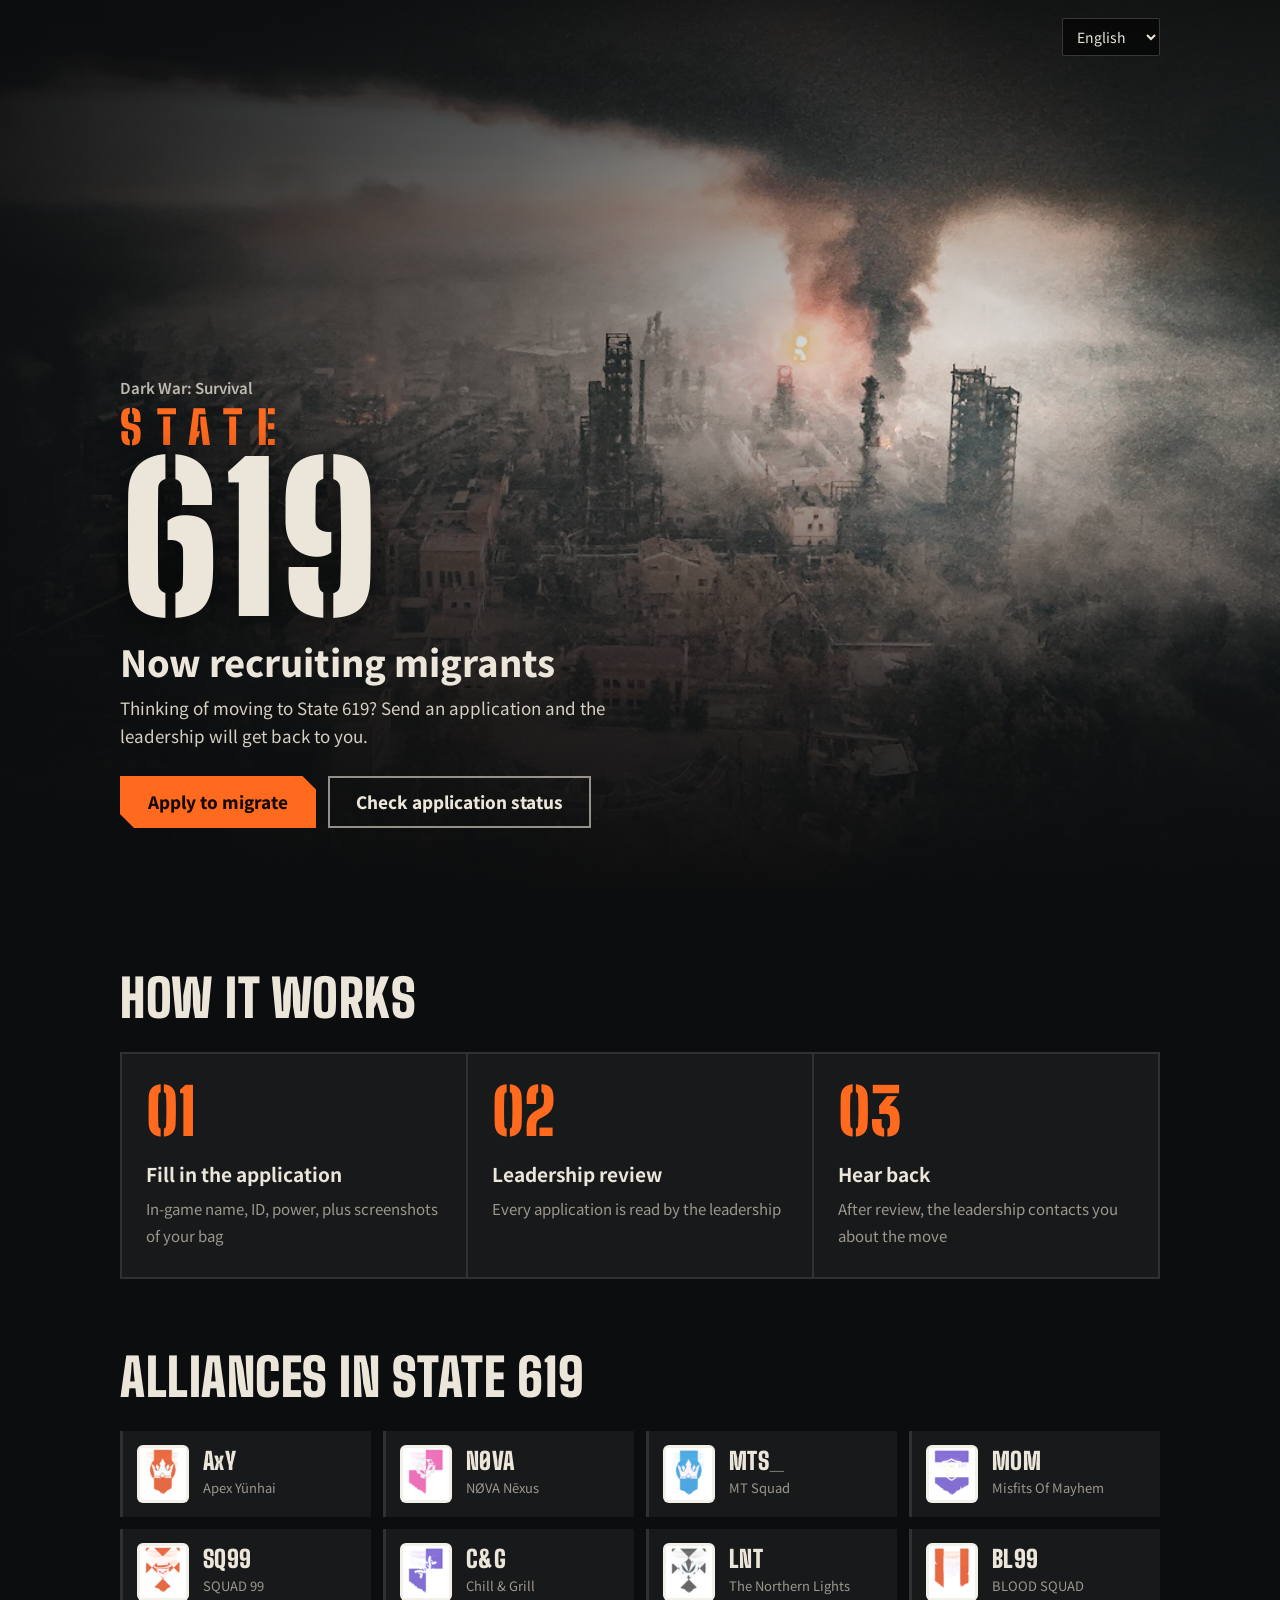
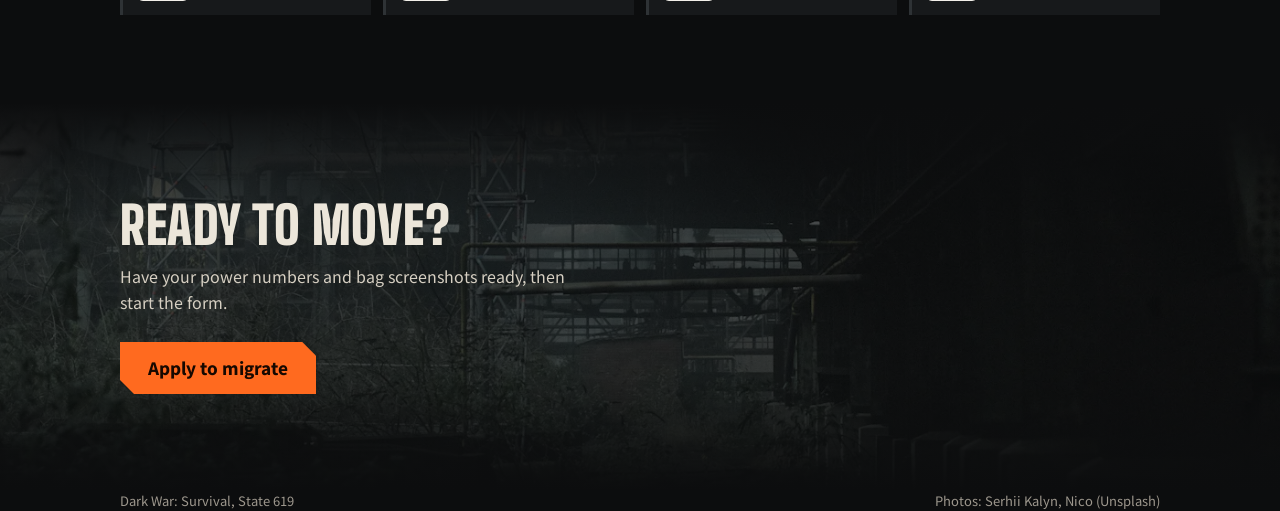
==== index.html @ e05de8db "publish site 2026-10-09 09:43:21 +0800" ====
<!doctype html>
<html lang="zh-Hant">
<head>
<meta charset="utf-8">
<meta name="viewport" content="width=device-width, initial-scale=1">
<title>State 619 移民申請</title>
<meta name="description" content="Dark War: Survival 第 619 州移民申請">
<link rel="preload" as="image" href="assets/hero-city-m.webp" media="(max-width: 700px)">
<link rel="preload" as="image" href="assets/hero-city.webp" media="(min-width: 701px)">
<link rel="preconnect" href="https://fonts.googleapis.com">
<link rel="preconnect" href="https://fonts.gstatic.com" crossorigin>
<link rel="stylesheet" href="https://fonts.googleapis.com/css2?family=Big+Shoulders+Display:wght@800;900&family=Big+Shoulders+Stencil+Display:wght@900&family=Noto+Sans+TC:wght@400;600;700;800&display=swap">
<link rel="stylesheet" href="style.css?v=20261009094321">
</head>
<body>
<header class="hero">
  <picture class="hero-bg">
    <source media="(max-width: 700px)" srcset="assets/hero-city-m.webp">
    <img src="assets/hero-city.webp" alt="">
  </picture>
  <div class="wrap">
    <div class="topbar">
      <select id="lang" aria-label="Language">
        <option value="zh-TW">繁體中文</option>
        <option value="en">English</option>
      </select>
    </div>
    <div class="hero-copy">
      <p class="game">Dark War: Survival</p>
      <h1 class="state"><small>STATE</small><span id="stateNo"></span></h1>
      <p class="tagline" id="tagline"></p>
      <p class="lead" id="lead"></p>
      <div class="cta-row">
        <a class="button" id="cta" href="apply.html"></a>
        <a class="button ghost" id="statusCta" href="status.html"></a>
      </div>
    </div>
  </div>
</header>

<main class="wrap">
  <section>
    <h2 id="routeTitle"></h2>
    <ol class="steps" id="route"></ol>
  </section>
  <section>
    <h2 id="alliancesTitle"></h2>
    <ul class="alliances" id="alliances"></ul>
  </section>
</main>

<section class="final">
  <div class="photo-bg"><img src="assets/factory.webp" alt="" loading="lazy"></div>
  <div class="wrap">
    <h2 id="finalTitle"></h2>
    <p id="finalText"></p>
    <a class="button" id="cta2" href="apply.html"></a>
  </div>
</section>

<footer class="wrap">
  <span id="footer"></span>
  <span id="credit"></span>
</footer>
<script type="module" src="js/home.js?v=20261009094321"></script>
</body>
</html>
---- style.css ----
/* 視覺主題：末日廢城。照片撐氛圍，軍用模板字當標題，火光橘是唯一強調色。 */
:root {
  --smoke: #0c0d0e;        /* 頁面底色 */
  --steel: #17191b;        /* 面板 */
  --steel-edge: #2e3235;   /* 邊線、輸入框邊 */
  --ash: #ece6da;          /* 主要文字 */
  --muted: #9d978d;        /* 次要文字 */
  --ember: #ff6a1f;        /* 火光橘：主要行動、焦點、數字 */
  --ok: #6cc785;
  --err: #ff5a4a;
  --stencil: "Big Shoulders Stencil Display", "Big Shoulders Display", Impact, sans-serif;
  --display: "Big Shoulders Display", "Noto Sans TC", Impact, sans-serif;
  --body: "Noto Sans TC", "PingFang TC", system-ui, sans-serif;
}

* { box-sizing: border-box; }
[hidden] { display: none !important; }
html { background: var(--smoke); }
body { margin: 0; min-height: 100vh; background: var(--smoke); color: var(--ash); font: 16px/1.65 var(--body); -webkit-font-smoothing: antialiased; }
a { color: var(--ember); }
:focus-visible { outline: 3px solid var(--ember); outline-offset: 3px; }
img { max-width: 100%; }

.wrap { max-width: 1080px; margin: 0 auto; padding: 0 20px; }

/* ───── 頂列 ───── */
.topbar { display: flex; justify-content: space-between; align-items: center; gap: 12px; padding: 18px 0; position: relative; z-index: 2; }
.topbar a { color: var(--ash); text-decoration: none; font-weight: 700; font-size: 15px; }
.topbar a:hover { color: var(--ember); }
.topbar select { width: auto; margin-left: auto; padding: 7px 10px; font-size: 14px; background: #0009; border-color: #ffffff30; backdrop-filter: blur(4px); }

/* ───── 首頁主視覺 ───── */
.hero { position: relative; min-height: min(100svh, 920px); display: flex; flex-direction: column; overflow: hidden; isolation: isolate; }
.hero-bg { position: absolute; inset: 0; z-index: -2; }
.hero-bg img { width: 100%; height: 100%; object-fit: cover; object-position: 50% 40%; display: block; }
.hero::after {
  content: ""; position: absolute; inset: 0; z-index: -1;
  background:
    linear-gradient(180deg, #0c0d0ecc 0%, #0c0d0e33 22%, #0c0d0e00 45%, #0c0d0ecc 78%, var(--smoke) 100%),
    linear-gradient(90deg, #0c0d0ee6 0%, #0c0d0e80 40%, #0c0d0e00 70%);
}
.hero .wrap { width: 100%; display: flex; flex-direction: column; flex: 1; }
.hero-copy { margin-top: auto; padding-bottom: clamp(40px, 8vh, 88px); max-width: 640px; }
.game { color: var(--ash); opacity: .8; font-weight: 600; font-size: 15px; margin: 0 0 4px; }
.state { margin: 0; font: 900 clamp(120px, 34vw, 200px)/.82 var(--stencil); letter-spacing: .01em; color: var(--ash); text-shadow: 0 6px 40px #000c; }
.state small { display: block; font: 900 clamp(26px, 6vw, 46px)/1 var(--stencil); letter-spacing: .32em; color: var(--ember); margin-bottom: 6px; }
.tagline { font: 800 clamp(24px, 5.6vw, 36px)/1.25 var(--body); margin: 18px 0 10px; }
.lead { color: #d6cfc2; font-size: 17px; max-width: 30em; margin: 0; }
.cta-row { display: flex; flex-wrap: wrap; gap: 12px; margin-top: 26px; }
/* 次要按鈕：只描邊；切角會把描邊切斷，所以用直角 */
.button.ghost { clip-path: none; background: transparent; color: var(--ash); box-shadow: inset 0 0 0 2px #ece6da99; }
.button.ghost:hover { background: #ece6da1a; }

@media (prefers-reduced-motion: no-preference) {
  .state, .tagline { animation: rise .9s cubic-bezier(.2, .7, .2, 1) both; }
  .tagline { animation-delay: .15s; }
  @keyframes rise { from { opacity: 0; transform: translateY(24px); } }
}

/* ───── 按鈕 ───── */
button, .button {
  display: inline-flex; align-items: center; justify-content: center; gap: 10px;
  font: 800 17px/1.2 var(--body); padding: 16px 28px; border: 0; border-radius: 0;
  background: var(--ember); color: #160800; cursor: pointer; text-decoration: none;
  clip-path: polygon(0 0, calc(100% - 14px) 0, 100% 14px, 100% 100%, 14px 100%, 0 calc(100% - 14px));
}
button:hover, .button:hover { background: #ff7d3a; }
button.secondary {
  clip-path: none; background: transparent; color: var(--ash); border: 1px solid var(--steel-edge);
  font-weight: 700; font-size: 14px; padding: 8px 12px;
}
button.secondary:hover { border-color: var(--muted); background: transparent; }
button:disabled { opacity: .4; cursor: not-allowed; }
.block { display: flex; width: 100%; }

/* ───── 區塊 ───── */
section { padding: 72px 0 0; }
h1, h2, h3 { margin: 0; }
h2 { font: 900 clamp(34px, 6vw, 52px)/1 var(--display); text-transform: uppercase; letter-spacing: .01em; margin-bottom: 28px; }

/* 申請流程：三個階段，是真正的順序 */
.steps { list-style: none; margin: 0; padding: 0; display: grid; grid-template-columns: repeat(3, 1fr); gap: 2px; background: var(--steel-edge); border: 2px solid var(--steel-edge); }
.steps li { background: var(--steel); padding: 26px 24px 28px; counter-increment: step; }
.steps li::before { content: counter(step, decimal-leading-zero); display: block; font: 900 64px/1 var(--stencil); color: var(--ember); margin-bottom: 14px; }
.steps b { display: block; font-size: 19px; margin-bottom: 6px; }
.steps span { color: var(--muted); font-size: 15px; }

/* 聯盟：徽章放在淺色布章上（原圖白底，去不掉） */
.alliances { list-style: none; margin: 0; padding: 0; display: grid; grid-template-columns: repeat(4, minmax(0, 1fr)); gap: 12px; }
.alliances li { display: flex; align-items: center; gap: 14px; padding: 14px; background: var(--steel); border-left: 3px solid var(--steel-edge); min-width: 0; }
.alliances li:hover { border-left-color: var(--ember); }
.patch { flex: none; width: 52px; height: 58px; background: #f3f0ea; border-radius: 6px; display: grid; place-items: center; overflow: hidden; }
.patch img { width: 46px; height: 52px; object-fit: contain; display: block; }
.alliances .tag { display: block; font: 900 24px/1 var(--display); letter-spacing: .02em; }
.alliances .name { display: block; color: var(--muted); font-size: 13px; overflow: hidden; text-overflow: ellipsis; white-space: nowrap; margin-top: 4px; }
.alliances .meta-box { min-width: 0; }

/* 收尾召喚 */
.final { position: relative; margin-top: 88px; padding: 96px 0; isolation: isolate; overflow: hidden; }
.photo-bg { position: absolute; inset: 0; z-index: -2; }
.photo-bg img { width: 100%; height: 100%; object-fit: cover; display: block; }
.final::after { content: ""; position: absolute; inset: 0; z-index: -1; background: linear-gradient(180deg, var(--smoke) 0%, #0c0d0eb3 30%, #0c0d0eb3 70%, var(--smoke) 100%); }
.final h2 { margin-bottom: 12px; }
.final p { color: #d6cfc2; max-width: 30em; margin: 0 0 26px; }

footer { padding: 36px 0 48px; color: var(--muted); font-size: 13px; display: flex; flex-wrap: wrap; gap: 6px 24px; justify-content: space-between; }
footer a { color: var(--muted); }

/* ───── 申請頁頁首 ───── */
.page-head { position: relative; isolation: isolate; overflow: hidden; padding-bottom: 96px; }
.page-head .photo-bg img { object-position: 50% 60%; }
.page-head::after { content: ""; position: absolute; inset: 0; z-index: -1; background: linear-gradient(180deg, #0c0d0ecc, #0c0d0e99 50%, var(--smoke)); }
.page-title { margin: 28px 0 0; font: 900 clamp(48px, 12vw, 96px)/.85 var(--stencil); }
.page-title small { display: block; font: 900 clamp(18px, 4vw, 26px)/1 var(--stencil); letter-spacing: .32em; color: var(--ember); margin-bottom: 8px; }
.page-sub { font: 800 clamp(22px, 5vw, 30px)/1.3 var(--body); margin: 14px 0 6px; }
.page-head .lead { font-size: 16px; }

/* ───── 表單 ───── */
.form-wrap { max-width: 760px; margin: -56px auto 0; padding: 0 16px 80px; position: relative; }
.panel { background: var(--steel); border-top: 3px solid var(--ember); padding: 26px 22px 24px; box-shadow: 0 30px 60px #0009; }
fieldset { border: 0; margin: 0; padding: 0; min-width: 0; }
fieldset + fieldset { margin-top: 30px; padding-top: 26px; border-top: 1px solid var(--steel-edge); }
legend { float: left; width: 100%; padding: 0; margin-bottom: 16px; font: 900 26px/1 var(--display); }
legend + .grid { clear: both; }
.grid { display: grid; grid-template-columns: 1fr 1fr; gap: 16px; }
.full { grid-column: 1 / -1; }
label { display: grid; gap: 6px; font-weight: 700; font-size: 14px; align-content: start; }
label small { color: var(--muted); font-weight: 400; }
.req { color: var(--ember); }
input, select, textarea {
  width: 100%; background: var(--smoke); color: var(--ash); border: 1px solid var(--steel-edge);
  border-radius: 2px; padding: 12px; font: 16px/1.4 var(--body);
}
input:focus, select:focus, textarea:focus { border-color: var(--ember); outline: none; box-shadow: 0 0 0 3px #ff6a1f30; }
input::placeholder, textarea::placeholder { color: #67635c; }
input[aria-invalid="true"] { border-color: var(--err); }
/* 自繪檔案按鈕：原生 input 視覺隱藏但保留可聚焦、可讀 */
.file-picker { display: flex; align-items: center; gap: 14px; flex-wrap: wrap; padding: 14px; border: 1px dashed var(--steel-edge); background: var(--smoke); cursor: pointer; }
.file-picker:hover, .file-picker.drag { border-color: var(--ember); }
.file-picker input { position: absolute; width: 1px; height: 1px; opacity: 0; overflow: hidden; clip: rect(0 0 0 0); }
.file-button { padding: 9px 16px; border: 1px solid var(--ember); color: var(--ember); font-weight: 800; font-size: 15px; }
.file-picker input:focus-visible + .file-button { outline: 3px solid var(--ember); outline-offset: 2px; }
.file-status { color: var(--muted); font-weight: 400; font-size: 14px; }
.preview { color: var(--ember); font-weight: 700; font-size: 13px; min-height: 1.2em; }
.preview.bad { color: var(--err); }
.submit { margin-top: 28px; }
.msg { text-align: center; margin-top: 14px; font-weight: 700; min-height: 1.4em; }
.msg.ok { color: var(--ok); }
.msg.err { color: var(--err); }
.thumbs { display: flex; gap: 8px; flex-wrap: wrap; }
.thumbs img { width: 76px; height: 76px; object-fit: cover; border: 1px solid var(--steel-edge); }

@media (max-width: 900px) {
  .alliances { grid-template-columns: repeat(2, minmax(0, 1fr)); }
}
@media (max-width: 700px) {
  .steps { grid-template-columns: 1fr; }
  .steps li { display: grid; grid-template-columns: auto 1fr; column-gap: 18px; padding: 20px; }
  .steps li::before { grid-row: span 2; font-size: 48px; margin: 0; }
  .grid { grid-template-columns: 1fr; }
  .hero::after { background: linear-gradient(180deg, #0c0d0ecc 0%, #0c0d0e22 25%, #0c0d0e55 55%, #0c0d0ef2 82%, var(--smoke) 100%); }
  .cta-row .button { width: 100%; }
}
@media (max-width: 440px) {
  .alliances { gap: 8px; }
  .alliances li { gap: 10px; padding: 10px; }
  .patch { width: 40px; height: 46px; }
  .patch img { width: 36px; height: 40px; }
  .alliances .tag { font-size: 20px; }
}

/* 申請頁頁首與表單同寬對齊 */
.page-head .wrap { max-width: 760px; padding: 0 16px; }

/* 同意框：勾選框與文字同一行 */
label.check { display: flex; align-items: flex-start; gap: 12px; font-size: 15px; cursor: pointer; }
label.check input { width: 20px; height: 20px; flex: none; margin: 2px 0 0; padding: 0; accent-color: var(--ember); }
label small.note { font-size: 13px; line-height: 1.45; }

/* 「找不到遊戲 ID？」說明：預設收合 */
details.help { margin-top: -6px; font-size: 14px; }
details.help summary { cursor: pointer; color: var(--ember); font-weight: 700; width: fit-content; }
details.help p { margin: 10px 0 8px; color: var(--muted); }
details.help img { display: block; width: 100%; max-width: 460px; height: auto; border: 1px solid var(--steel-edge); }

/* 申請狀態查詢 */
.msg a { color: var(--ash); font-weight: 400; }
#results:empty { display: none; }
#results { margin-top: 22px; display: grid; gap: 14px; }
.lookup-empty { color: var(--muted); text-align: center; margin: 0; }
.lookup-row { border-left: 4px solid var(--muted); background: var(--smoke); padding: 18px 20px; }
.lookup-row.is-pending { border-color: var(--ember); }
.lookup-row.is-approved { border-color: var(--ok); }
.lookup-row.is-rejected { border-color: var(--err); }
.lookup-status { display: block; font: 900 34px/1 var(--display); }
.is-pending .lookup-status { color: var(--ember); }
.is-approved .lookup-status { color: var(--ok); }
.is-rejected .lookup-status { color: var(--err); }
.lookup-explain { margin: 8px 0 14px; color: #d6cfc2; }
.lookup-row dl { display: grid; grid-template-columns: auto 1fr; gap: 4px 16px; margin: 0; font-size: 14px; }
.lookup-row dt { color: var(--muted); }
.lookup-row dd { margin: 0; font-weight: 700; }
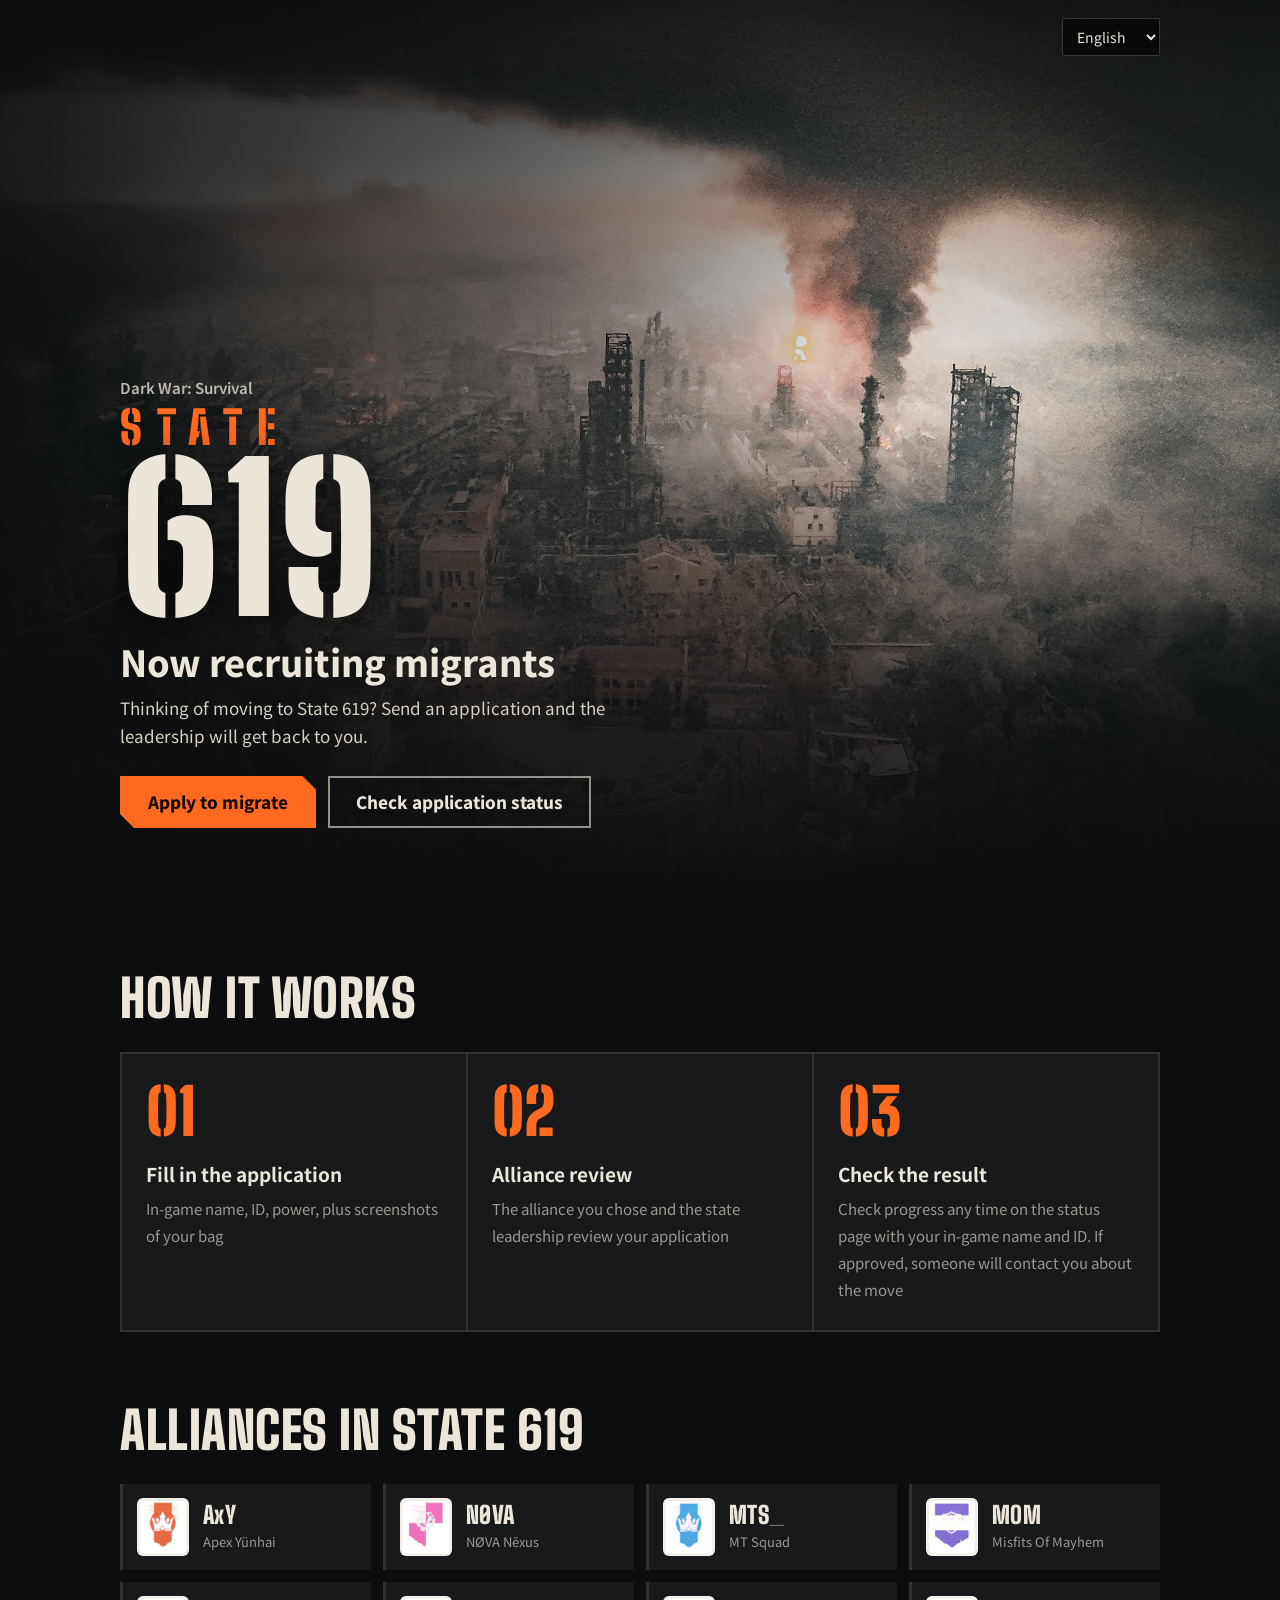
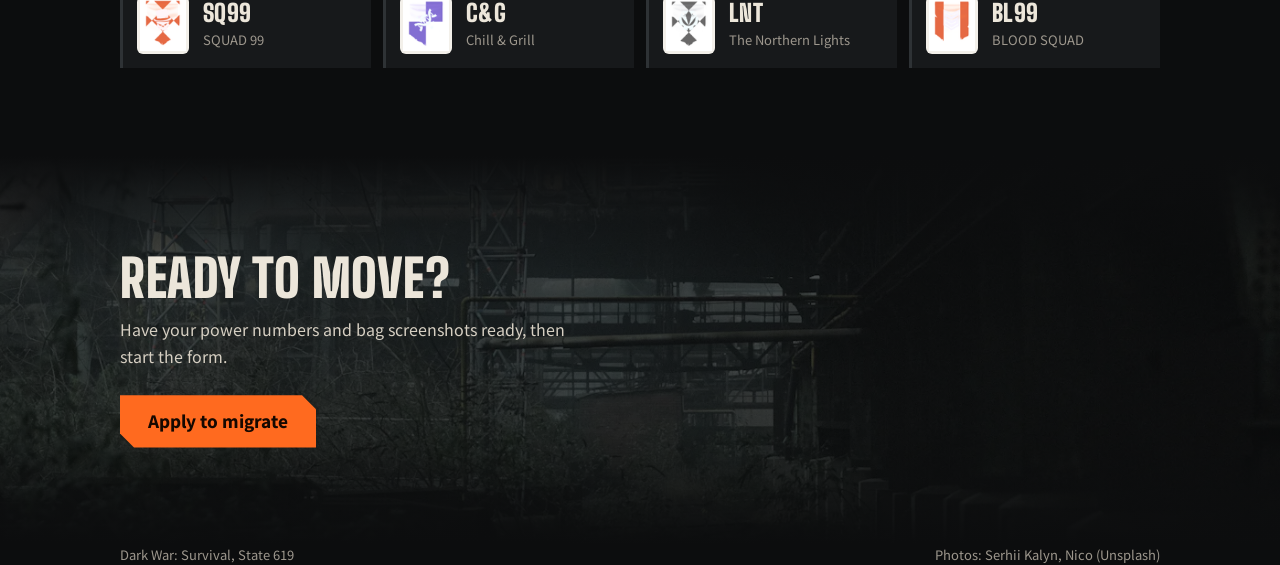
==== commit e317c063: "publish site 2026-10-09 10:13:03 +0800" ====
--- a/index.html
+++ b/index.html
@@ -10,7 +10,7 @@
 <link rel="preconnect" href="https://fonts.googleapis.com">
 <link rel="preconnect" href="https://fonts.gstatic.com" crossorigin>
 <link rel="stylesheet" href="https://fonts.googleapis.com/css2?family=Big+Shoulders+Display:wght@800;900&family=Big+Shoulders+Stencil+Display:wght@900&family=Noto+Sans+TC:wght@400;600;700;800&display=swap">
-<link rel="stylesheet" href="style.css?v=20261009094321">
+<link rel="stylesheet" href="style.css?v=20261009101303">
 </head>
 <body>
 <header class="hero">
@@ -62,6 +62,6 @@
   <span id="footer"></span>
   <span id="credit"></span>
 </footer>
-<script type="module" src="js/home.js?v=20261009094321"></script>
+<script type="module" src="js/home.js?v=20261009101303"></script>
 </body>
 </html>
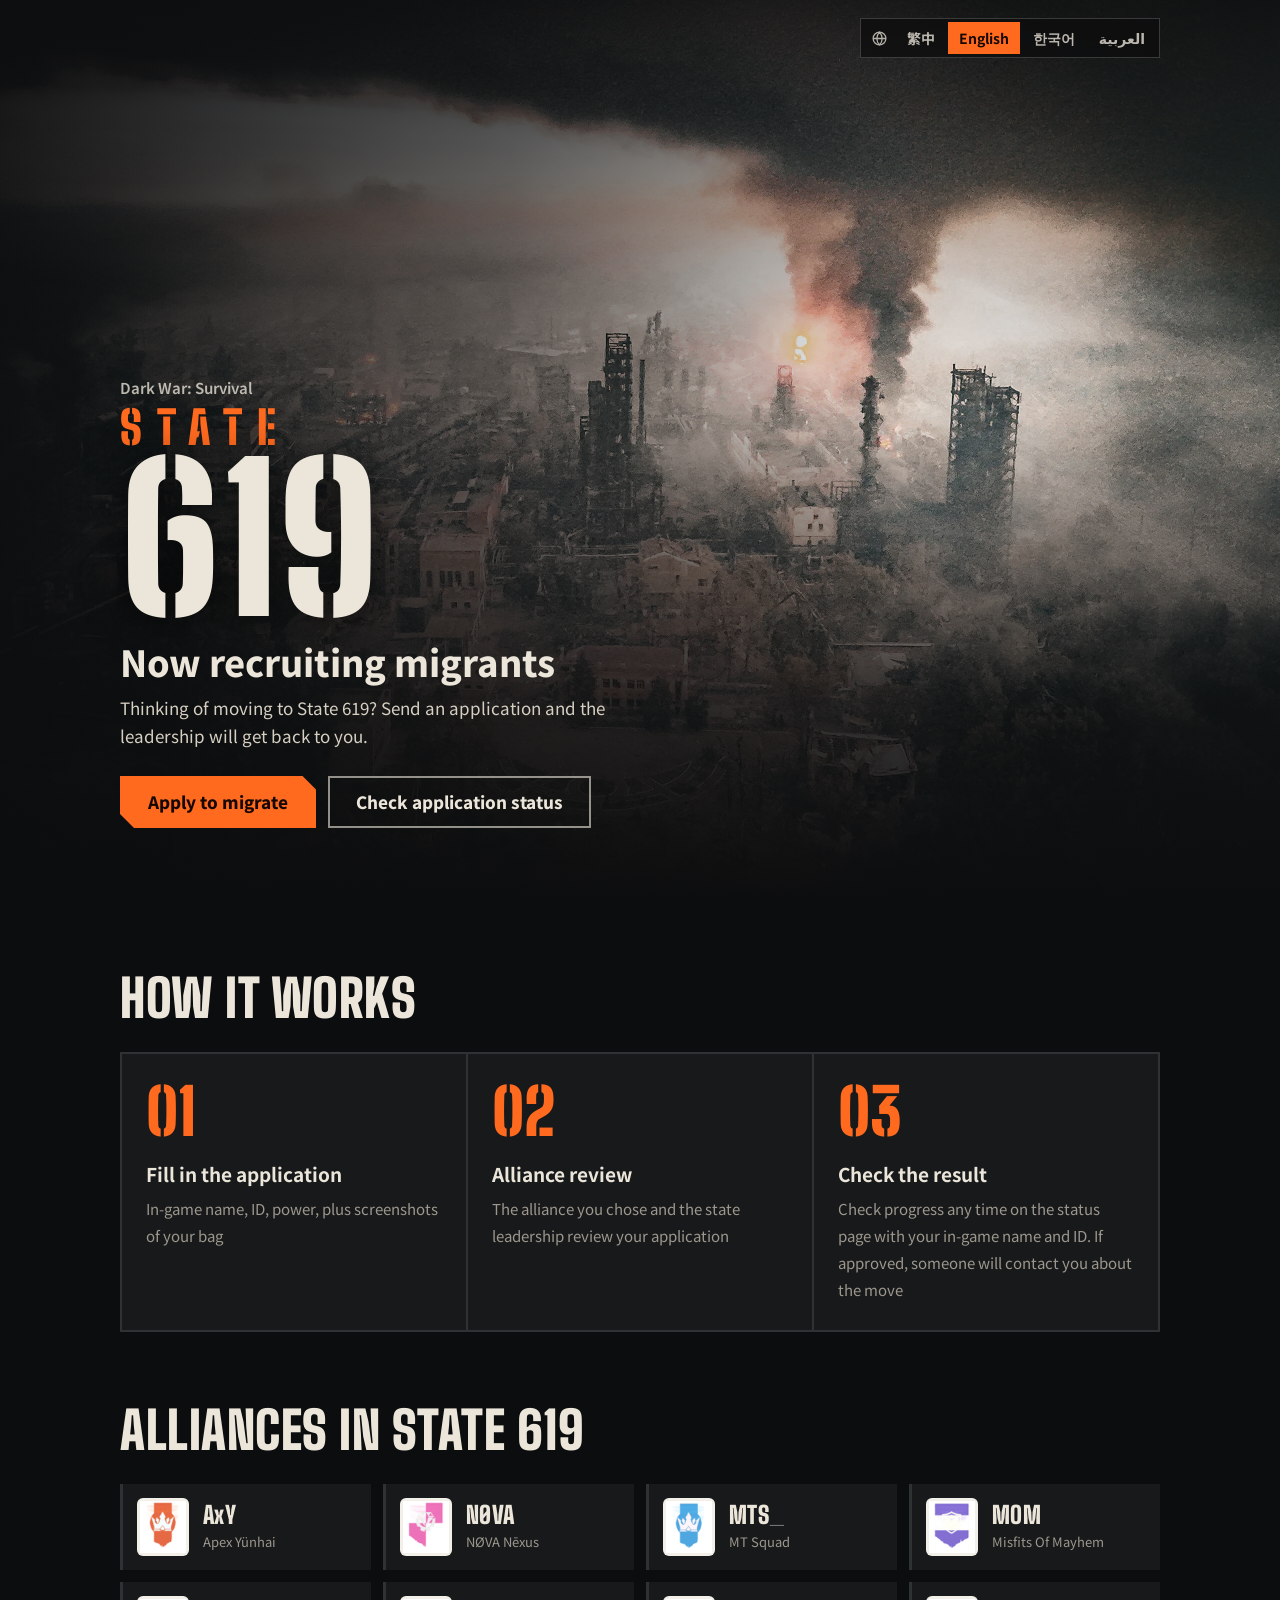
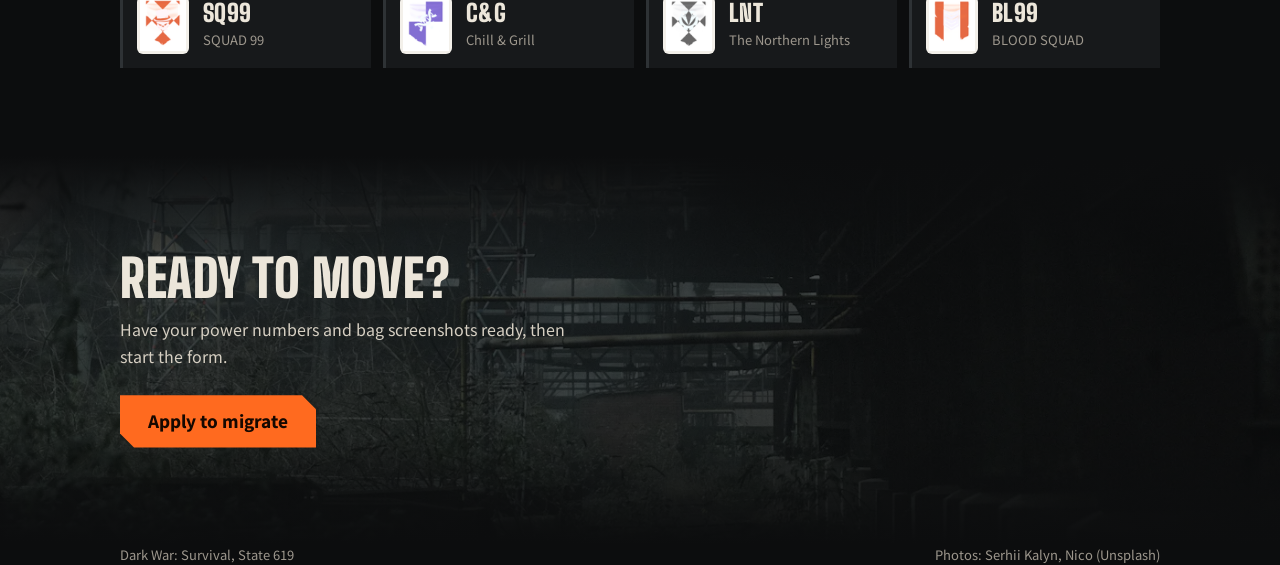
==== commit bad35ed4: "publish site 2026-10-10 04:27:00 +0800" ====
--- a/index.html
+++ b/index.html
@@ -10,7 +10,7 @@
 <link rel="preconnect" href="https://fonts.googleapis.com">
 <link rel="preconnect" href="https://fonts.gstatic.com" crossorigin>
 <link rel="stylesheet" href="https://fonts.googleapis.com/css2?family=Big+Shoulders+Display:wght@800;900&family=Big+Shoulders+Stencil+Display:wght@900&family=Noto+Sans+TC:wght@400;600;700;800&display=swap">
-<link rel="stylesheet" href="style.css?v=20261009101303">
+<link rel="stylesheet" href="style.css?v=20261010042700">
 </head>
 <body>
 <header class="hero">
@@ -20,10 +20,13 @@
   </picture>
   <div class="wrap">
     <div class="topbar">
-      <select id="lang" aria-label="Language">
-        <option value="zh-TW">繁體中文</option>
-        <option value="en">English</option>
-      </select>
+      <nav class="lang-switch" id="lang" aria-label="Language">
+        <svg viewBox="0 0 24 24" aria-hidden="true" fill="none" stroke="currentColor" stroke-width="1.8"><circle cx="12" cy="12" r="9"/><path d="M3 12h18M12 3c2.5 2.7 3.8 5.7 3.8 9s-1.3 6.3-3.8 9c-2.5-2.7-3.8-5.7-3.8-9S9.5 5.7 12 3z"/></svg>
+        <button type="button" data-lang="zh-TW" lang="zh-Hant">繁中</button>
+        <button type="button" data-lang="en" lang="en">English</button>
+        <button type="button" data-lang="ko" lang="ko">한국어</button>
+        <button type="button" data-lang="ar" lang="ar">العربية</button>
+      </nav>
     </div>
     <div class="hero-copy">
       <p class="game">Dark War: Survival</p>
@@ -62,6 +65,6 @@
   <span id="footer"></span>
   <span id="credit"></span>
 </footer>
-<script type="module" src="js/home.js?v=20261009101303"></script>
+<script type="module" src="js/home.js?v=20261010042700"></script>
 </body>
 </html>
--- a/style.css
+++ b/style.css
@@ -10,7 +10,7 @@
   --err: #ff5a4a;
   --stencil: "Big Shoulders Stencil Display", "Big Shoulders Display", Impact, sans-serif;
   --display: "Big Shoulders Display", "Noto Sans TC", Impact, sans-serif;
-  --body: "Noto Sans TC", "PingFang TC", system-ui, sans-serif;
+  --body: "Noto Sans TC", "PingFang TC", "Apple SD Gothic Neo", "Malgun Gothic", "Geeza Pro", "Segoe UI", system-ui, sans-serif;
 }
 
 * { box-sizing: border-box; }
@@ -27,7 +27,14 @@
 .topbar { display: flex; justify-content: space-between; align-items: center; gap: 12px; padding: 18px 0; position: relative; z-index: 2; }
 .topbar a { color: var(--ash); text-decoration: none; font-weight: 700; font-size: 15px; }
 .topbar a:hover { color: var(--ember); }
-.topbar select { width: auto; margin-left: auto; padding: 7px 10px; font-size: 14px; background: #0009; border-color: #ffffff30; backdrop-filter: blur(4px); }
+/* 語言按鈕：每種語言用自己的文字寫，玩家一眼看到母語 */
+.topbar { flex-wrap: wrap; row-gap: 10px; }
+.lang-switch { display: flex; align-items: center; gap: 2px; margin-inline-start: auto; padding: 3px; background: #0c0d0ebf; border: 1px solid #ffffff2e; backdrop-filter: blur(6px); }
+.lang-switch svg { width: 17px; height: 17px; flex: none; margin: 0 6px 0 7px; color: var(--ash); opacity: .75; }
+.lang-switch button { clip-path: none; background: transparent; color: #ece6dac7; font: 700 14px/1 var(--body); padding: 9px 11px; }
+.lang-switch button:hover { background: #ffffff17; color: var(--ash); }
+.lang-switch button[aria-pressed="true"] { background: var(--ember); color: #160800; }
+.lang-switch button:focus-visible { outline: 2px solid var(--ash); outline-offset: 1px; }
 
 /* ───── 首頁主視覺 ───── */
 .hero { position: relative; min-height: min(100svh, 920px); display: flex; flex-direction: column; overflow: hidden; isolation: isolate; }
@@ -87,8 +94,8 @@
 
 /* 聯盟：徽章放在淺色布章上（原圖白底，去不掉） */
 .alliances { list-style: none; margin: 0; padding: 0; display: grid; grid-template-columns: repeat(4, minmax(0, 1fr)); gap: 12px; }
-.alliances li { display: flex; align-items: center; gap: 14px; padding: 14px; background: var(--steel); border-left: 3px solid var(--steel-edge); min-width: 0; }
-.alliances li:hover { border-left-color: var(--ember); }
+.alliances li { display: flex; align-items: center; gap: 14px; padding: 14px; background: var(--steel); border-inline-start: 3px solid var(--steel-edge); min-width: 0; }
+.alliances li:hover { border-inline-start-color: var(--ember); }
 .patch { flex: none; width: 52px; height: 58px; background: #f3f0ea; border-radius: 6px; display: grid; place-items: center; overflow: hidden; }
 .patch img { width: 46px; height: 52px; object-fit: contain; display: block; }
 .alliances .tag { display: block; font: 900 24px/1 var(--display); letter-spacing: .02em; }
@@ -120,7 +127,7 @@
 .panel { background: var(--steel); border-top: 3px solid var(--ember); padding: 26px 22px 24px; box-shadow: 0 30px 60px #0009; }
 fieldset { border: 0; margin: 0; padding: 0; min-width: 0; }
 fieldset + fieldset { margin-top: 30px; padding-top: 26px; border-top: 1px solid var(--steel-edge); }
-legend { float: left; width: 100%; padding: 0; margin-bottom: 16px; font: 900 26px/1 var(--display); }
+legend { float: inline-start; width: 100%; padding: 0; margin-bottom: 16px; font: 900 26px/1 var(--display); }
 legend + .grid { clear: both; }
 .grid { display: grid; grid-template-columns: 1fr 1fr; gap: 16px; }
 .full { grid-column: 1 / -1; }
@@ -188,7 +195,7 @@
 #results:empty { display: none; }
 #results { margin-top: 22px; display: grid; gap: 14px; }
 .lookup-empty { color: var(--muted); text-align: center; margin: 0; }
-.lookup-row { border-left: 4px solid var(--muted); background: var(--smoke); padding: 18px 20px; }
+.lookup-row { border-inline-start: 4px solid var(--muted); background: var(--smoke); padding: 18px 20px; }
 .lookup-row.is-pending { border-color: var(--ember); }
 .lookup-row.is-approved { border-color: var(--ok); }
 .lookup-row.is-rejected { border-color: var(--err); }
@@ -200,3 +207,15 @@
 .lookup-row dl { display: grid; grid-template-columns: auto 1fr; gap: 4px 16px; margin: 0; font-size: 14px; }
 .lookup-row dt { color: var(--muted); }
 .lookup-row dd { margin: 0; font-weight: 700; }
+
+/* 韓文、阿拉伯文：標題字型（Big Shoulders）沒有這些字，改用內文字型，避免混字 */
+:lang(ko) .page-sub, :lang(ko) h2, :lang(ko) legend, :lang(ko) .lookup-status, :lang(ko) .admin-top h1,
+:lang(ar) .page-sub, :lang(ar) h2, :lang(ar) legend, :lang(ar) .lookup-status, :lang(ar) .admin-top h1 { font-family: var(--body); font-weight: 800; }
+/* 阿拉伯文由右到左：首頁暗角跟著文字翻到右邊 */
+@media (min-width: 701px) {
+  [dir="rtl"] .hero::after {
+    background:
+      linear-gradient(180deg, #0c0d0ecc 0%, #0c0d0e33 22%, #0c0d0e00 45%, #0c0d0ecc 78%, var(--smoke) 100%),
+      linear-gradient(270deg, #0c0d0ee6 0%, #0c0d0e80 40%, #0c0d0e00 70%);
+  }
+}
